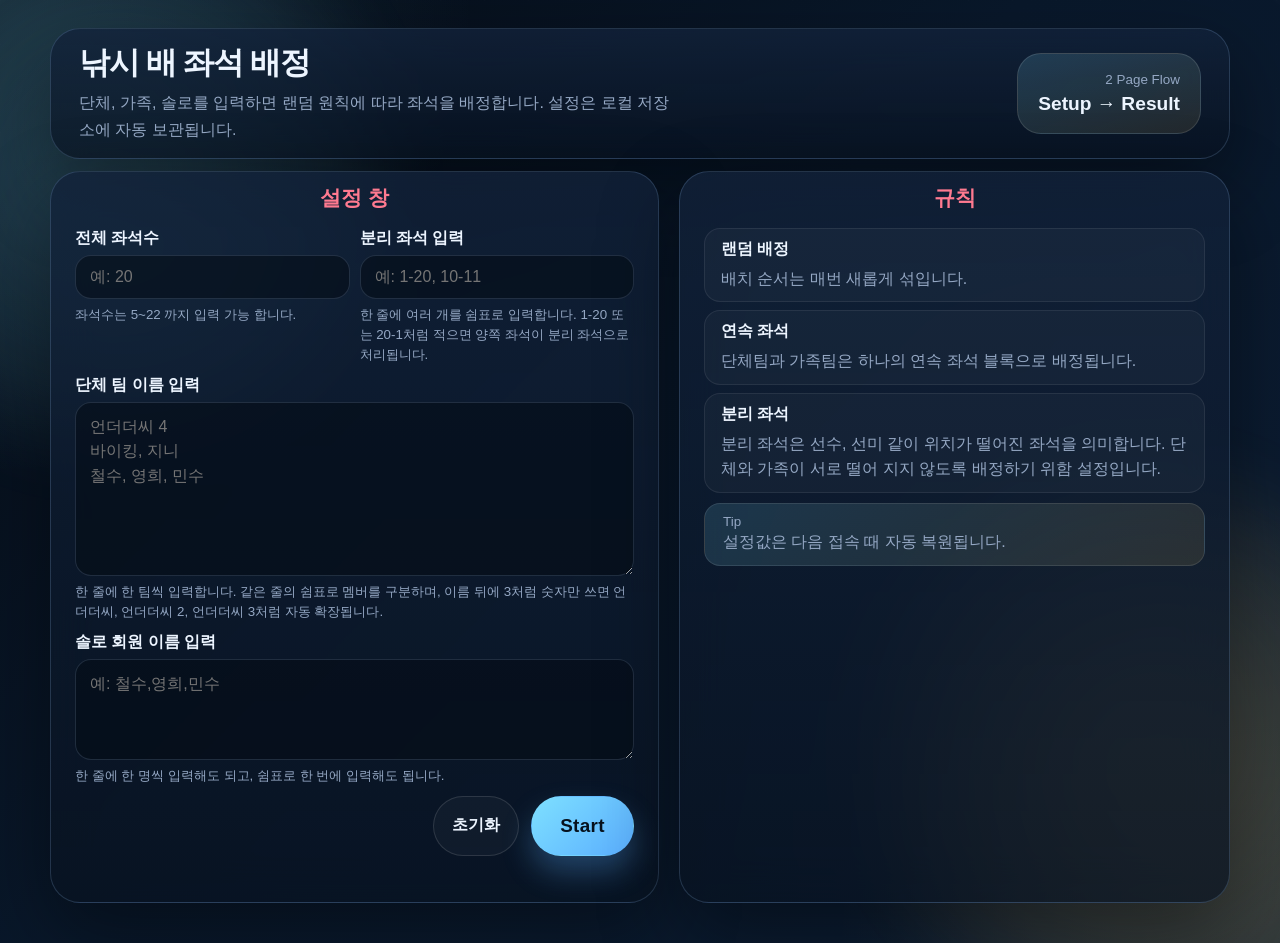
==== index.html @ b1809f5f "Add files via upload" ====
<!doctype html>
<html lang="ko">
<head>
  <meta charset="utf-8">
  <meta name="viewport" content="width=device-width, initial-scale=1">
  <title>보트 낚시 좌석 배정 - 설정</title>
  <link rel="stylesheet" href="styles.css">
  <script defer src="app.js"></script>
</head>
<body class="page-shell page-settings">
  <div class="bg-orb orb-a"></div>
  <div class="bg-orb orb-b"></div>
  <div class="bg-grid"></div>

  <main class="app-frame">
    <section class="hero-card glass">
      <div class="hero-copy">        
        <h1>낚시 배 좌석 배정</h1>
        <p class="hero-text">단체, 가족, 솔로를 입력하면 랜덤 원칙에 따라 좌석을 배정합니다. 설정은 로컬 저장소에 자동 보관됩니다.</p>
      </div>
      <div class="hero-badge">
        <span>2 Page Flow</span>
        <strong>Setup → Result</strong>
      </div>
    </section>

    <section class="content-grid">
      <form id="settingsForm" class="glass panel settings-panel">
        <div class="panel-head">
          <h2>설정 창</h2>
        </div>

        <div class="field-grid two-col">
          <label class="field">
            <span>전체 좌석수</span>
            <input id="totalSeats" name="totalSeats" type="number" min="5" max="22" step="1" placeholder="예: 20" required>
            <small>좌석수는 5~22 까지 입력 가능 합니다.</small>
          </label>

          <label class="field">
            <span>분리 좌석 입력</span>
            <input id="separatedSeats" name="separatedSeats" type="text" placeholder="예: 1-20, 10-11">
            <small>한 줄에 여러 개를 쉼표로 입력합니다. 1-20 또는 20-1처럼 적으면 양쪽 좌석이 분리 좌석으로 처리됩니다.</small>
          </label>
        </div>

        <label class="field">
          <span>단체 팀 이름 입력</span>
          <textarea id="combinedTeams" name="combinedTeams" rows="6" placeholder="언더더씨 4&#10;바이킹, 지니&#10;철수, 영희, 민수"></textarea>
          <small>한 줄에 한 팀씩 입력합니다. 같은 줄의 쉼표로 멤버를 구분하며, 이름 뒤에 3처럼 숫자만 쓰면 언더더씨, 언더더씨 2, 언더더씨 3처럼 자동 확장됩니다.</small>
        </label>

        <label class="field">
          <span>솔로 회원 이름 입력</span>
          <textarea id="soloMembers" name="soloMembers" rows="3" placeholder="예: 철수,영희,민수"></textarea>
          <small>한 줄에 한 명씩 입력해도 되고, 쉼표로 한 번에 입력해도 됩니다.</small>
        </label>

        <div class="actions">
          <button type="button" id="resetButton" class="ghost-btn">초기화</button>
          <button type="submit" class="primary-btn">Start</button>
        </div>

        <p id="formMessage" class="form-message" aria-live="polite"></p>
      </form>

      <aside class="glass panel guide-panel">
        <div class="panel-head">
          <h2>규칙</h2>          
        </div>

        <div class="rule-list">
          <article class="rule-item">
            <strong>랜덤 배정</strong>
            <p>배치 순서는 매번 새롭게 섞입니다.</p>
          </article>
          <article class="rule-item">
            <strong>연속 좌석</strong>
            <p>단체팀과 가족팀은 하나의 연속 좌석 블록으로 배정됩니다.</p>
          </article>
          <article class="rule-item">
            <strong>분리 좌석</strong>
            <p>분리 좌석은 선수, 선미 같이 위치가 떨어진 좌석을 의미합니다. 단체와 가족이 서로 떨어 지지 않도록 배정하기 위함 설정입니다.</p>
          </article>
        </div>

        <div class="tip-card">
          <span>Tip</span>
          <p>설정값은 다음 접속 때 자동 복원됩니다.</p>
        </div>
      </aside>
    </section>
  </main>

  <div id="loadingOverlay" class="loading-overlay" hidden>
    <div class="loading-card glass">
      <div class="hourglass" aria-hidden="true">
        <span class="hourglass-frame"></span>
        <span class="hourglass-sand top"></span>
        <span class="hourglass-sand bottom"></span>
      </div>
      <h2>좌석을 섞는 중</h2>
      <p>5초 동안 랜덤 배정을 준비합니다.</p>
      <div class="progress-track"><span class="progress-bar"></span></div>
    </div>
  </div>
</body>
</html>
---- styles.css ----
:root {
  color-scheme: dark;
  --bg: #07111f;
  --bg-soft: rgba(10, 20, 37, 0.72);
  --panel: rgba(11, 24, 45, 0.62);
  --panel-border: rgba(160, 205, 255, 0.18);
  --text: #edf5ff;
  --muted: #95a8c4;
  --accent: #7ee0ff;
  --accent-2: #ffd166;
  --accent-3: #72ffc2;
  --danger: #ff7a90;
  --shadow: 0 30px 80px rgba(0, 0, 0, 0.4);
  --radius-xl: 30px;
  --radius-lg: 22px;
  --radius-md: 16px;
  --radius-sm: 12px;
  --font: "Pretendard", "Segoe UI Variable", "Apple SD Gothic Neo", "Noto Sans KR", sans-serif;
}

* {
  box-sizing: border-box;
}

html,
body {
  min-height: 100%;
}

body {
  margin: 0;
  font-family: var(--font);
  color: var(--text);
  background:
    radial-gradient(circle at top left, rgba(126, 224, 255, 0.12), transparent 30%),
    radial-gradient(circle at bottom right, rgba(255, 209, 102, 0.12), transparent 28%),
    linear-gradient(135deg, #050b14 0%, #09182b 46%, #0c1d33 100%);
}

a {
  color: inherit;
  text-decoration: none;
}

button,
input,
textarea {
  font: inherit;
}

button {
  cursor: pointer;
}

[hidden] {
  display: none !important;
}

.page-shell {
  position: relative;
  overflow-x: hidden;
}

.bg-orb {
  position: fixed;
  width: 42vw;
  aspect-ratio: 1;
  border-radius: 50%;
  filter: blur(40px);
  opacity: 0.25;
  pointer-events: none;
  z-index: 0;
}

.orb-a {
  top: -10vh;
  left: -12vw;
  background: radial-gradient(circle, rgba(126, 224, 255, 0.8), rgba(126, 224, 255, 0));
}

.orb-b {
  right: -10vw;
  bottom: -12vh;
  background: radial-gradient(circle, rgba(255, 209, 102, 0.75), rgba(255, 209, 102, 0));
}

.bg-grid {
  position: fixed;
  inset: 0;
  background-image:
    linear-gradient(rgba(255, 255, 255, 0.04) 1px, transparent 1px),
    linear-gradient(90deg, rgba(255, 255, 255, 0.04) 1px, transparent 1px);
  background-size: 44px 44px;
  mask-image: linear-gradient(180deg, rgba(0, 0, 0, 0.6), transparent 85%);
  pointer-events: none;
  opacity: 0.3;
  z-index: 0;
}

.app-frame {
  position: relative;
  z-index: 1;
  width: min(1180px, calc(100% - 32px));
  margin: 0 auto;
  padding: 28px 0 40px;
}

.glass {
  background: linear-gradient(180deg, rgba(18, 34, 58, 0.8), rgba(8, 18, 32, 0.72));
  border: 1px solid var(--panel-border);
  box-shadow: var(--shadow);
  backdrop-filter: blur(22px);
}

.hero-card,
.result-header {
  border-radius: var(--radius-xl);
  padding: 28px;
  display: flex;
  align-items: center;
  justify-content: space-between;
  gap: 20px;
}

.hero-copy h1 {
  margin: 4px 0 10px;
  font-size: clamp(1.35rem, 2.4vw, 2.4rem);
  line-height: 1.05;
  letter-spacing: -0.04em;
}

.result-header h1 {
  margin: 0;
  font-size: clamp(1.05rem, 1.65vw, 1.6rem);
  line-height: 0.96;
}

.result-header {
  padding: 12px 28px;
  gap: 12px;
}

.eyebrow {
  margin: 0;
  color: var(--accent);
  font-size: 0.82rem;
  letter-spacing: 0.18em;
  text-transform: uppercase;
}

.hero-text {
  margin: 0;
  max-width: 68ch;
  color: var(--muted);
  line-height: 1.7;
}

.hero-badge {
  min-width: 180px;
  padding: 18px 20px;
  border-radius: 24px;
  background: linear-gradient(160deg, rgba(126, 224, 255, 0.16), rgba(255, 209, 102, 0.1));
  border: 1px solid rgba(255, 255, 255, 0.12);
  text-align: right;
}

.hero-badge span,
.stat-card span,
.tip-card span {
  display: block;
  color: var(--muted);
  font-size: 0.84rem;
}

.hero-badge strong {
  display: block;
  margin-top: 6px;
  font-size: 1.2rem;
}

.content-grid,
.result-layout {
  margin-top: 12px;
  display: grid;
  grid-template-columns: minmax(0, 1.05fr) minmax(0, 0.95fr);
  gap: 20px;
  align-items: stretch;
}

.result-layout {
  grid-template-columns: minmax(0, 1.08fr) minmax(0, 0.92fr);
  align-items: start;
}

.panel {
  border-radius: var(--radius-xl);
  padding: 24px;
}

.settings-panel,
.guide-panel,
.result-panel,
.map-panel {
  display: flex;
  flex-direction: column;
  gap: 20px;
}

.map-panel {
  padding: 18px 20px;
  gap: 14px;
}

.result-panel,
.map-panel {
  width: 100%;
}

.result-panel {
  justify-self: stretch;
}

.map-panel {
  justify-self: stretch;
  align-items: stretch;
}

.panel-head h2 {
  margin: 0 0 6px;
  font-size: 1.3rem;
}

.page-settings .settings-panel .panel-head h2,
.page-settings .guide-panel .panel-head h2 {
  text-align: center;
  color: var(--danger);
}

.page-settings .hero-card {
  padding-top: 14px;
  padding-bottom: 14px;
}

.page-settings .settings-panel,
.page-settings .guide-panel {
  padding-top: 12px;
  padding-bottom: 12px;
  gap: 10px;
}

.page-settings .field-grid {
  gap: 10px;
}

.page-settings .field {
  gap: 6px;
}

.page-settings .rule-list {
  gap: 8px;
}

.page-settings .rule-item,
.page-settings .tip-card {
  padding-top: 10px;
  padding-bottom: 10px;
}

.page-settings .field textarea {
  min-height: 72px;
  line-height: 1.55;
}

.page-settings #combinedTeams {
  min-height: 58px;
}

.panel-head p {
  margin: 0;
  color: var(--muted);
  line-height: 1.6;
}

.field-grid {
  display: grid;
  gap: 16px;
}

.two-col {
  grid-template-columns: repeat(2, minmax(0, 1fr));
  align-items: start;
}

.field {
  display: grid;
  gap: 10px;
}

.field > span {
  font-weight: 600;
}

.field input,
.field textarea {
  width: 100%;
  border: 1px solid rgba(170, 200, 240, 0.16);
  border-radius: var(--radius-md);
  background: rgba(4, 11, 20, 0.55);
  color: var(--text);
  padding: 12px 14px;
  outline: none;
  transition: border-color 0.2s ease, transform 0.2s ease, box-shadow 0.2s ease;
}

.field textarea {
  resize: vertical;
  min-height: 94px;
}

.field input:focus,
.field textarea:focus {
  border-color: rgba(126, 224, 255, 0.68);
  box-shadow: 0 0 0 4px rgba(126, 224, 255, 0.12);
}

.field small {
  color: var(--muted);
  line-height: 1.5;
}

.actions {
  display: flex;
  justify-content: flex-end;
  gap: 12px;
  flex-wrap: wrap;
}

.primary-btn,
.ghost-btn {
  border-radius: 999px;
  border: 1px solid transparent;
  padding: 14px 18px;
  font-weight: 700;
  transition: transform 0.18s ease, box-shadow 0.18s ease, background 0.18s ease, border-color 0.18s ease;
}

.primary-btn {
  background: linear-gradient(135deg, var(--accent), #5aaeff);
  color: #06111d;
  box-shadow: 0 16px 30px rgba(90, 174, 255, 0.3);
}

.page-settings .actions .primary-btn {
  padding: 18px 28px;
  font-size: 1.18rem;
  font-weight: 800;
  letter-spacing: 0.02em;
  min-height: 58px;
}

.ghost-btn {
  background: rgba(255, 255, 255, 0.03);
  border-color: rgba(255, 255, 255, 0.12);
  color: var(--text);
}

.primary-btn:hover,
.ghost-btn:hover,
.link-btn:hover {
  transform: translateY(-1px);
}

.form-message {
  min-height: 1.5em;
  margin: 0;
  color: var(--muted);
}

.rule-list {
  display: grid;
  gap: 14px;
}

.rule-item {
  padding: 16px;
  border-radius: var(--radius-md);
  background: rgba(255, 255, 255, 0.03);
  border: 1px solid rgba(255, 255, 255, 0.08);
}

.rule-item strong {
  display: block;
  margin-bottom: 6px;
}

.rule-item p,
.tip-card p {
  margin: 0;
  color: var(--muted);
  line-height: 1.6;
}

.tip-card {
  padding: 18px;
  border-radius: var(--radius-md);
  background: linear-gradient(135deg, rgba(126, 224, 255, 0.14), rgba(255, 209, 102, 0.1));
  border: 1px solid rgba(255, 255, 255, 0.1);
}

.loading-overlay {
  position: fixed;
  inset: 0;
  display: grid;
  place-items: center;
  background: rgba(4, 8, 16, 0.78);
  backdrop-filter: blur(18px);
  z-index: 100;
}

.loading-card {
  width: min(420px, calc(100% - 32px));
  padding: 30px 24px;
  border-radius: 28px;
  text-align: center;
  display: grid;
  justify-items: center;
  gap: 14px;
}

.hourglass {
  position: relative;
  width: 88px;
  height: 130px;
  margin-top: 6px;
  animation: spin 1.8s linear infinite;
}

.hourglass-frame {
  position: absolute;
  inset: 0;
  border: 3px solid rgba(237, 245, 255, 0.75);
  border-radius: 20px;
  clip-path: polygon(14% 0, 86% 0, 100% 12%, 100% 88%, 86% 100%, 14% 100%, 0 88%, 0 12%);
}

.hourglass-sand {
  position: absolute;
  left: 50%;
  width: 54px;
  height: 42px;
  transform: translateX(-50%);
  background: linear-gradient(180deg, rgba(126, 224, 255, 0.95), rgba(255, 209, 102, 0.9));
  clip-path: polygon(0 0, 100% 0, 50% 100%);
  animation: flow 1.1s ease-in-out infinite;
}

.hourglass-sand.top {
  top: 12px;
  transform-origin: center bottom;
}

.hourglass-sand.bottom {
  bottom: 12px;
  transform: translateX(-50%) rotate(180deg);
  animation-delay: 0.55s;
}

.progress-track {
  width: 100%;
  height: 8px;
  overflow: hidden;
  border-radius: 999px;
  background: rgba(255, 255, 255, 0.07);
}

.progress-bar {
  display: block;
  width: 100%;
  height: 100%;
  border-radius: inherit;
  background: linear-gradient(90deg, var(--accent), var(--accent-2), var(--accent));
  background-size: 200% 100%;
  animation: shimmer 1.2s linear infinite;
  transform-origin: left center;
}

.result-frame {
  padding-bottom: 36px;
}

.header-actions {
  display: flex;
  align-items: center;
  gap: 12px;
}

.link-btn {
  display: inline-flex;
  align-items: center;
  justify-content: center;
}

.result-header .ghost-btn,
.result-header .link-btn {
  background: linear-gradient(135deg, rgba(126, 224, 255, 0.28), rgba(90, 174, 255, 0.42));
  border-color: rgba(126, 224, 255, 0.42);
  padding: 13px 19px;
  font-size: 1rem;
  min-height: 48px;
  box-shadow: 0 12px 26px rgba(90, 174, 255, 0.18);
}

.result-summary-grid {
  margin-top: 12px;
  display: grid;
  grid-template-columns: repeat(3, minmax(0, 1fr));
  gap: 10px;
}

.stat-card {
  border-radius: var(--radius-lg);
  padding: 14px 18px;
}

.result-summary-grid .stat-card span {
  font-size: 0.82rem;
  line-height: 1.2;
}

.stat-card strong {
  display: block;
  margin-top: 5px;
  font-size: 1.82rem;
  letter-spacing: -0.04em;
  line-height: 1;
}

.seat-list {
  display: grid;
  gap: 12px;
}

.result-panel .seat-list {
  gap: 10px;
}

.seat-card {
  padding: 16px;
  border-radius: var(--radius-md);
  background: rgba(255, 255, 255, 0.04);
  border: 1px solid rgba(255, 255, 255, 0.08);
}

.result-panel .seat-card {
  padding: 13px;
}

.seat-card-header {
  display: flex;
  justify-content: space-between;
  gap: 12px;
  align-items: center;
  margin-bottom: 10px;
}

.result-panel .seat-card-header {
  gap: 10px;
  margin-bottom: 8px;
}

.seat-badge {
  border-radius: 999px;
  padding: 7px 10px;
  font-size: 0.8rem;
  font-weight: 700;
  background: rgba(126, 224, 255, 0.14);
  color: var(--accent);
}

.result-panel .seat-badge {
  padding: 5px 8px;
  font-size: 0.72rem;
}

.seat-card h3 {
  margin: 0;
  font-size: 1.02rem;
}

.result-panel .seat-card h3 {
  font-size: 0.86rem;
  color: var(--text);
}

.seat-title-inline {
  color: var(--muted);
  font-weight: 400;
}

.result-panel .seat-card h3 {
  font-size: 0.86rem;
}

.seat-range {
  margin: 0 0 8px;
  color: var(--muted);
}

.result-panel .seat-range {
  margin-bottom: 6px;
  font-size: 0.78rem;
}

.member-list {
  margin: 0;
  padding-left: 18px;
  display: grid;
  gap: 6px;
  color: var(--text);
}

.result-panel .member-list {
  padding-left: 16px;
  gap: 4px;
  font-size: 0.78rem;
}

.seat-map {
  position: relative;
  width: min(100%, 520px);
  aspect-ratio: 0.68;
  margin: 0 auto;
  border-radius: 50%;
  overflow: hidden;
  isolation: isolate;
  background:
    radial-gradient(circle at center, rgba(126, 224, 255, 0.1), transparent 18%),
    radial-gradient(circle at center, transparent 29%, rgba(255, 255, 255, 0.05) 29.35%, transparent 29.7%),
    radial-gradient(circle at center, rgba(255, 209, 102, 0.08), transparent 44%),
    linear-gradient(180deg, rgba(8, 18, 32, 0.78), rgba(5, 12, 22, 0.96));
  border: 1px solid rgba(255, 255, 255, 0.08);
  box-shadow: inset 0 0 0 1px rgba(255, 255, 255, 0.03), 0 26px 70px rgba(0, 0, 0, 0.35);
}

.seat-map::before,
.seat-map::after {
  content: "";
  position: absolute;
  inset: 7%;
  border-radius: 50%;
  border: 1px solid rgba(255, 255, 255, 0.06);
  pointer-events: none;
}

.seat-map::after {
  inset: 20%;
  border-color: rgba(126, 224, 255, 0.12);
}

.seat-map-core {
  position: absolute;
  inset: 50%;
  transform: translate(-50%, -50%);
  width: clamp(170px, 22%, 250px);
  aspect-ratio: 1;
  border-radius: 50%;
  padding: 18px;
  display: grid;
  place-items: center;
  text-align: center;
  gap: 6px;
  z-index: 1;
  background:
    radial-gradient(circle at top, rgba(126, 224, 255, 0.22), rgba(8, 18, 32, 0.9) 72%),
    linear-gradient(180deg, rgba(18, 34, 58, 0.95), rgba(8, 18, 32, 0.9));
  border: 1px solid rgba(126, 224, 255, 0.18);
  box-shadow: 0 22px 52px rgba(0, 0, 0, 0.35);
}

.seat-map-core span {
  color: var(--muted);
  font-size: 0.78rem;
  letter-spacing: 0.14em;
  text-transform: uppercase;
}

.seat-map-core strong {
  display: block;
  font-size: clamp(1.4rem, 3vw, 2.1rem);
  letter-spacing: -0.04em;
  text-align: center;
  transform: translateY(-17px);
}

.seat-map-core small {
  color: var(--muted);
  line-height: 1.4;
}

.seat-cell {
  position: absolute;
  width: clamp(58px, 6vw, 72px);
  min-height: clamp(58px, 6vw, 72px);
  padding: 6px 5px 5px;
  border-radius: 18px;
  border: 1px solid rgba(255, 255, 255, 0.1);
  background: var(--seat-cell-bg, rgba(255, 255, 255, 0.05));
  display: grid;
  gap: 4px;
  align-content: start;
  justify-items: center;
  transform: translate(-50%, -50%);
  z-index: 2;
  backdrop-filter: blur(10px);
  box-shadow: 0 14px 26px rgba(0, 0, 0, 0.2);
}

.seat-cell-number {
  font-size: 1rem;
  font-weight: 500;
  line-height: 1;
  letter-spacing: 0.03em;
  color: var(--seat-number-color, #ffffff);
  text-shadow: 0 1px 2px rgba(0, 0, 0, 0.6);
}

.seat-cell-name {
  font-size: 0.82rem;
  font-weight: 700;
  line-height: 1.2;
  text-align: center;
  word-break: keep-all;
  margin-top: 8px;
}

.seat-cell.empty {
  background: rgba(255, 255, 255, 0.05);
  border-color: rgba(255, 255, 255, 0.14);
}

.seat-cell.empty .seat-cell-name {
  color: var(--muted);
}

.seat-cell.group {
  background: var(--seat-cell-bg, rgba(126, 224, 255, 0.12));
}

.seat-cell.family {
  background: var(--seat-cell-bg, rgba(255, 209, 102, 0.12));
}

.seat-cell.solo {
  background: var(--seat-cell-bg, rgba(255, 255, 255, 0.05));
}

.empty-state {
  padding: 24px;
  color: var(--muted);
  border: 1px dashed rgba(255, 255, 255, 0.14);
  border-radius: var(--radius-md);
  text-align: center;
}

@keyframes spin {
  from { transform: rotate(0deg); }
  to { transform: rotate(360deg); }
}

@keyframes flow {
  0%, 100% { clip-path: polygon(0 0, 100% 0, 50% 100%); opacity: 0.92; }
  50% { clip-path: polygon(12% 0, 88% 0, 50% 100%); opacity: 0.58; }
}

@keyframes shimmer {
  from { background-position: 0 0; }
  to { background-position: 200% 0; }
}

@media (max-width: 980px) {
  .content-grid,
  .result-layout {
    grid-template-columns: 1fr;
  }

  .result-summary-grid {
    grid-template-columns: repeat(2, minmax(0, 1fr));
  }

  .result-panel,
  .map-panel {
    width: min(100%, 920px);
  }
}

@media (max-width: 720px) {
  .app-frame {
    width: min(100% - 20px, 1180px);
    padding-top: 18px;
  }

  .hero-card,
  .result-header,
  .panel {
    padding: 20px;
    border-radius: 22px;
  }

  .hero-card,
  .result-header,
  .header-actions {
    flex-direction: column;
    align-items: stretch;
  }

  .two-col,
  .result-summary-grid {
    grid-template-columns: 1fr;
  }

  .seat-map {
    width: min(100%, 432px);
  }

  .seat-map-core {
    width: clamp(130px, 34%, 180px);
  }

  .seat-cell {
    width: clamp(58px, 6vw, 72px);
    min-height: clamp(58px, 6vw, 72px);
    padding: 6px 5px 5px;
  }

  .seat-cell-name {
    font-size: 0.72rem;
  }

  .actions {
    justify-content: stretch;
  }

  .primary-btn,
  .ghost-btn,
  .link-btn {
    width: 100%;
  }
}

@media (max-width: 520px) {
  .seat-map {
    width: min(100%, 432px);
  }

  .seat-map-core {
    width: clamp(112px, 42%, 150px);
    padding: 14px;
  }

  .seat-cell-number {
    font-size: 0.78rem;
  }

  .seat-cell-name {
    font-size: 0.66rem;
  }
}
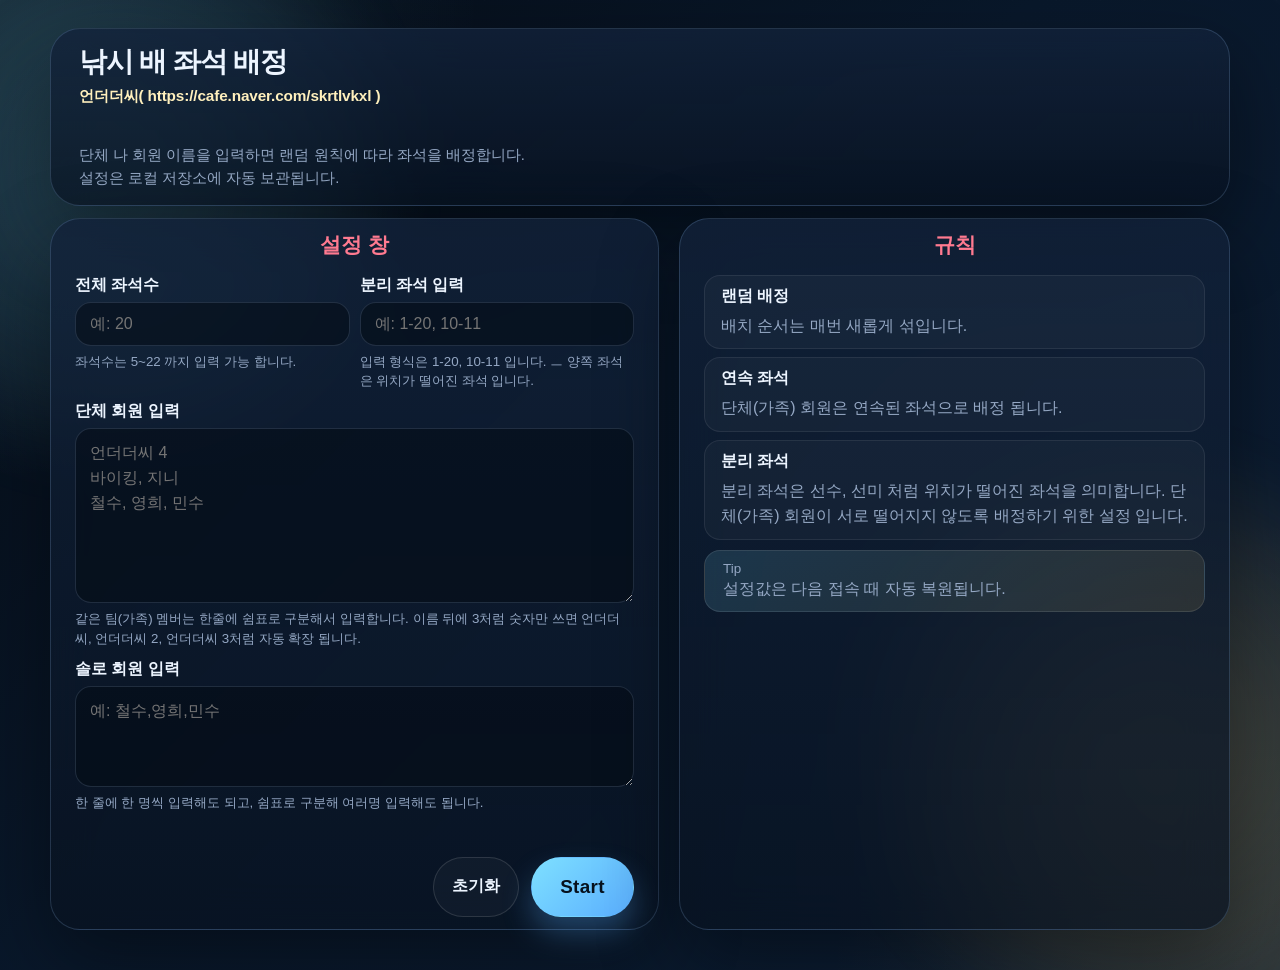
==== commit 0e55940d: "Add files via upload" ====
--- a/index.html
+++ b/index.html
@@ -16,12 +16,12 @@
     <section class="hero-card glass">
       <div class="hero-copy">        
         <h1>낚시 배 좌석 배정</h1>
-        <p class="hero-text">단체, 가족, 솔로를 입력하면 랜덤 원칙에 따라 좌석을 배정합니다. 설정은 로컬 저장소에 자동 보관됩니다.</p>
+        <a class="hero-link-note" href="https://cafe.naver.com/skrtlvkxl" target="_blank" rel="noopener noreferrer">언더더씨( https://cafe.naver.com/skrtlvkxl )</a>
+        <p class="hero-text hero-text-small"><br>단체 나 회원 이름을 입력하면 랜덤 원칙에 따라 좌석을 배정합니다.<br>설정은 로컬 저장소에 자동 보관됩니다.</p>
       </div>
-      <div class="hero-badge">
-        <span>2 Page Flow</span>
-        <strong>Setup → Result</strong>
-      </div>
+      <a class="hero-visual" href="https://cafe.naver.com/skrtlvkxl" target="_blank" rel="noopener noreferrer" aria-label="네이버 카페로 이동">
+        <img src="image/s1.png" alt="">
+      </a>
     </section>
 
     <section class="content-grid">
@@ -40,28 +40,29 @@
           <label class="field">
             <span>분리 좌석 입력</span>
             <input id="separatedSeats" name="separatedSeats" type="text" placeholder="예: 1-20, 10-11">
-            <small>한 줄에 여러 개를 쉼표로 입력합니다. 1-20 또는 20-1처럼 적으면 양쪽 좌석이 분리 좌석으로 처리됩니다.</small>
+            <small>입력 형식은 1-20, 10-11 입니다. ㅡ 양쪽 좌석은 위치가 떨어진 좌석 입니다.</small>
           </label>
         </div>
 
         <label class="field">
-          <span>단체 팀 이름 입력</span>
+          <span>단체 회원 입력</span>
           <textarea id="combinedTeams" name="combinedTeams" rows="6" placeholder="언더더씨 4&#10;바이킹, 지니&#10;철수, 영희, 민수"></textarea>
-          <small>한 줄에 한 팀씩 입력합니다. 같은 줄의 쉼표로 멤버를 구분하며, 이름 뒤에 3처럼 숫자만 쓰면 언더더씨, 언더더씨 2, 언더더씨 3처럼 자동 확장됩니다.</small>
+          <small>같은 팀(가족) 멤버는 한줄에 쉼표로 구분해서 입력합니다. 이름 뒤에 3처럼 숫자만 쓰면 언더더씨, 언더더씨 2, 언더더씨 3처럼 자동 확장 됩니다.</small>
         </label>
 
         <label class="field">
-          <span>솔로 회원 이름 입력</span>
+          <span>솔로 회원 입력</span>
           <textarea id="soloMembers" name="soloMembers" rows="3" placeholder="예: 철수,영희,민수"></textarea>
-          <small>한 줄에 한 명씩 입력해도 되고, 쉼표로 한 번에 입력해도 됩니다.</small>
+          <small>한 줄에 한 명씩 입력해도 되고, 쉼표로 구분해 여러명 입력해도 됩니다.</small>
         </label>
 
-        <div class="actions">
-          <button type="button" id="resetButton" class="ghost-btn">초기화</button>
-          <button type="submit" class="primary-btn">Start</button>
+        <div class="settings-footer">
+          <p id="formMessage" class="form-message" aria-live="polite"></p>
+          <div class="actions">
+            <button type="button" id="resetButton" class="ghost-btn">초기화</button>
+            <button type="submit" class="primary-btn">Start</button>
+          </div>
         </div>
-
-        <p id="formMessage" class="form-message" aria-live="polite"></p>
       </form>
 
       <aside class="glass panel guide-panel">
@@ -76,17 +77,23 @@
           </article>
           <article class="rule-item">
             <strong>연속 좌석</strong>
-            <p>단체팀과 가족팀은 하나의 연속 좌석 블록으로 배정됩니다.</p>
+            <p>단체(가족) 회원은 연속된 좌석으로 배정 됩니다.</p>
           </article>
           <article class="rule-item">
             <strong>분리 좌석</strong>
-            <p>분리 좌석은 선수, 선미 같이 위치가 떨어진 좌석을 의미합니다. 단체와 가족이 서로 떨어 지지 않도록 배정하기 위함 설정입니다.</p>
+            <p>분리 좌석은 선수, 선미 처럼 위치가 떨어진 좌석을 의미합니다. 단체(가족) 회원이 서로 떨어지지 않도록 배정하기 위한 설정 입니다.</p>
           </article>
         </div>
 
         <div class="tip-card">
           <span>Tip</span>
           <p>설정값은 다음 접속 때 자동 복원됩니다.</p>
+        </div>
+
+        <div class="guide-image-wrap">
+          <a class="guide-image-link" href="https://cafe.naver.com/skrtlvkxl" target="_blank" rel="noopener noreferrer" aria-label="네이버 카페로 이동">
+            <img class="guide-image" src="image/o1.png" alt="">
+          </a>
         </div>
       </aside>
     </section>
@@ -100,7 +107,7 @@
         <span class="hourglass-sand bottom"></span>
       </div>
       <h2>좌석을 섞는 중</h2>
-      <p>5초 동안 랜덤 배정을 준비합니다.</p>
+      <p>10초 동안 랜덤 배정을 준비합니다.</p>
       <div class="progress-track"><span class="progress-bar"></span></div>
     </div>
   </div>
--- a/styles.css
+++ b/styles.css
@@ -124,7 +124,7 @@
 
 .hero-copy h1 {
   margin: 4px 0 10px;
-  font-size: clamp(1.35rem, 2.4vw, 2.4rem);
+  font-size: clamp(1.215rem, 2.16vw, 2.16rem);
   line-height: 1.05;
   letter-spacing: -0.04em;
 }
@@ -153,6 +153,97 @@
   max-width: 68ch;
   color: var(--muted);
   line-height: 1.7;
+}
+.hero-text-small {
+  font-size: 0.92rem;
+  line-height: 1.58;
+}
+.hero-link-note {
+  margin: 0 0 14px;
+  color: #fff0bd;
+  font-size: 0.96rem;
+  font-weight: 700;
+  letter-spacing: -0.01em;
+  line-height: 1.35;
+  display: inline-block;
+  text-decoration: none;
+  transition: color 0.16s ease, text-shadow 0.16s ease, transform 0.16s ease, font-size 0.16s ease;
+}
+
+.hero-link-note:hover,
+.hero-link-note:focus-visible {
+  color: #ff5a5a;
+  font-size: 1.056rem;
+  text-shadow: 0 0 14px rgba(255, 90, 90, 0.58), 0 0 28px rgba(255, 90, 90, 0.22);
+  transform: translateY(-1px) scale(1.1);
+}
+
+.hero-link-note:active {
+  color: #ff3d3d;
+  font-size: 1.056rem;
+  text-shadow: 0 0 18px rgba(255, 61, 61, 0.72), 0 0 34px rgba(255, 61, 61, 0.26);
+  transform: translateY(0) scale(1.1);
+}
+
+.hero-visual {
+  flex: 0 0 clamp(150px, 20vw, 220px);
+  max-width: clamp(150px, 20vw, 220px);
+  position: relative;
+  display: flex;
+  align-items: center;
+  justify-content: center;
+  text-decoration: none;
+  cursor: pointer;
+  transition: transform 0.18s ease, filter 0.18s ease;
+}
+
+.hero-visual img {
+  display: block;
+  width: 100%;
+  height: auto;
+  max-height: 160px;
+  object-fit: contain;
+  filter: drop-shadow(0 16px 26px rgba(0, 0, 0, 0.24));
+}
+
+.hero-visual::after {
+  content: "";
+  position: absolute;
+  left: 50%;
+  top: 50%;
+  width: 160px;
+  height: 160px;
+  border-radius: 50%;
+  border: 2px solid rgba(126, 224, 255, 0.92);
+  box-shadow:
+    0 0 0 2px rgba(126, 224, 255, 0.12),
+    0 0 18px rgba(126, 224, 255, 0.6),
+    0 0 36px rgba(72, 255, 201, 0.38);
+  transform: translate(-50%, -50%) scale(0.92);
+  opacity: 0;
+  pointer-events: none;
+  transition: opacity 0.18s ease, transform 0.18s ease, box-shadow 0.18s ease;
+}
+
+.hero-visual:hover,
+.hero-visual:focus-visible {
+  transform: translateY(-2px) scale(1.02);
+}
+
+.hero-visual:active {
+  transform: translateY(1px) scale(0.98);
+}
+
+.hero-visual:hover img,
+.hero-visual:focus-visible img {
+  filter: drop-shadow(0 18px 30px rgba(0, 0, 0, 0.3));
+}
+
+.hero-visual:hover::after,
+.hero-visual:focus-visible::after,
+.hero-visual:active::after {
+  opacity: 1;
+  transform: translate(-50%, -50%) scale(1);
 }
 
 .hero-badge {
@@ -206,6 +297,10 @@
   gap: 20px;
 }
 
+.guide-panel {
+  position: relative;
+}
+
 .map-panel {
   padding: 18px 20px;
   gap: 14px;
@@ -248,6 +343,10 @@
   gap: 10px;
 }
 
+.page-settings .settings-panel {
+  position: relative;
+}
+
 .page-settings .field-grid {
   gap: 10px;
 }
@@ -266,6 +365,53 @@
   padding-bottom: 10px;
 }
 
+.page-settings .guide-image-wrap {
+  position: absolute;
+  left: 50%;
+  bottom: 7px;
+  display: flex;
+  justify-content: center;
+  align-items: flex-end;
+  transform: translateX(-50%);
+  width: 100%;
+  pointer-events: none;
+}
+
+.page-settings .guide-image-link {
+  position: relative;
+  display: block;
+  pointer-events: auto;
+  text-decoration: none;
+  cursor: pointer;
+  transition: transform 0.16s ease, filter 0.16s ease;
+}
+
+.page-settings .guide-image {
+  display: block;
+  width: min(302px, 100%);
+  max-height: 190px;
+  object-fit: contain;
+  filter: drop-shadow(0 12px 20px rgba(0, 0, 0, 0.24));
+}
+
+.page-settings .guide-image-link:hover,
+.page-settings .guide-image-link:focus-visible {
+  transform: translateY(-5px) scale(1.06);
+}
+
+.page-settings .guide-image-link:active {
+  transform: translateY(2px) scale(0.96);
+}
+
+.page-settings .guide-image-link:hover .guide-image,
+.page-settings .guide-image-link:focus-visible .guide-image {
+  filter: drop-shadow(0 22px 34px rgba(0, 0, 0, 0.38));
+}
+
+.page-settings .guide-image-link:active .guide-image {
+  filter: drop-shadow(0 10px 18px rgba(0, 0, 0, 0.22));
+}
+
 .page-settings .field textarea {
   min-height: 72px;
   line-height: 1.55;
@@ -273,6 +419,12 @@
 
 .page-settings #combinedTeams {
   min-height: 58px;
+}
+
+.page-settings .settings-footer {
+  margin-top: 0;
+  display: grid;
+  gap: 10px;
 }
 
 .panel-head p {
@@ -335,6 +487,10 @@
   flex-wrap: wrap;
 }
 
+.page-settings .settings-footer .actions {
+  justify-content: flex-end;
+}
+
 .primary-btn,
 .ghost-btn {
   border-radius: 999px;
@@ -519,12 +675,16 @@
 
 .stat-card {
   border-radius: var(--radius-lg);
-  padding: 14px 18px;
+  padding: 13px 18px;
 }
 
 .result-summary-grid .stat-card span {
-  font-size: 0.82rem;
+  font-size: 0.83rem;
   line-height: 1.2;
+}
+
+.result-summary-grid .stat-card strong {
+  font-size: 1.46rem;
 }
 
 .stat-card strong {
@@ -628,33 +788,62 @@
 .seat-map {
   position: relative;
   width: min(100%, 520px);
-  aspect-ratio: 0.68;
+  aspect-ratio: 0.6181818182;
   margin: 0 auto;
+  transform: scaleX(1);
+  transform-origin: center;
   border-radius: 50%;
   overflow: hidden;
   isolation: isolate;
   background:
     radial-gradient(circle at center, rgba(126, 224, 255, 0.1), transparent 18%),
-    radial-gradient(circle at center, transparent 29%, rgba(255, 255, 255, 0.05) 29.35%, transparent 29.7%),
+    radial-gradient(circle at center, rgba(255, 255, 255, 0.07) 0%, rgba(255, 255, 255, 0.03) 16%, transparent 38%),
     radial-gradient(circle at center, rgba(255, 209, 102, 0.08), transparent 44%),
     linear-gradient(180deg, rgba(8, 18, 32, 0.78), rgba(5, 12, 22, 0.96));
   border: 1px solid rgba(255, 255, 255, 0.08);
   box-shadow: inset 0 0 0 1px rgba(255, 255, 255, 0.03), 0 26px 70px rgba(0, 0, 0, 0.35);
 }
 
+.seat-map-bg {
+  position: absolute;
+  inset: 0;
+  display: grid;
+  place-items: center;
+  pointer-events: none;
+  z-index: 0;
+}
+
+.seat-map-bg img {
+  display: block;
+  width: min(78%, 360px);
+  max-width: 360px;
+  max-height: 78%;
+  object-fit: contain;
+  opacity: 0.1;
+  filter: saturate(0.95) contrast(1.02);
+}
+
 .seat-map::before,
 .seat-map::after {
   content: "";
   position: absolute;
-  inset: 7%;
+  inset: 9.5%;
   border-radius: 50%;
   border: 1px solid rgba(255, 255, 255, 0.06);
   pointer-events: none;
 }
 
+.seat-map::before {
+  border-color: rgba(255, 80, 80, 0.45);
+  transform: scale(0.94, 1.09);
+  transform-origin: center;
+}
+
 .seat-map::after {
   inset: 20%;
   border-color: rgba(126, 224, 255, 0.12);
+  transform: scaleY(1.28);
+  transform-origin: center;
 }
 
 .seat-map-core {
@@ -668,7 +857,7 @@
   display: grid;
   place-items: center;
   text-align: center;
-  gap: 6px;
+  gap: 12px;
   z-index: 1;
   background:
     radial-gradient(circle at top, rgba(126, 224, 255, 0.22), rgba(8, 18, 32, 0.9) 72%),
@@ -689,19 +878,39 @@
   font-size: clamp(1.4rem, 3vw, 2.1rem);
   letter-spacing: -0.04em;
   text-align: center;
-  transform: translateY(-17px);
+  transform: translateY(-8px);
 }
 
 .seat-map-core small {
   color: var(--muted);
   line-height: 1.4;
+  transition: color 0.18s ease, font-size 0.18s ease, letter-spacing 0.18s ease, font-weight 0.18s ease;
+}
+
+.seat-map-core.is-seat-selected small {
+  color: #ffffff;
+  font-size: 1.72rem;
+  font-weight: 700;
+  letter-spacing: 0.02em;
+  line-height: 1.16;
+  text-shadow:
+    0 1px 2px rgba(0, 0, 0, 0.7),
+    0 0 10px rgba(126, 224, 255, 0.28);
+}
+
+.seat-map-core.is-seat-selected {
+  gap: 2px;
+}
+
+.seat-map-core.is-seat-selected strong {
+  transform: translateY(-4px);
 }
 
 .seat-cell {
   position: absolute;
-  width: clamp(58px, 6vw, 72px);
-  min-height: clamp(58px, 6vw, 72px);
-  padding: 6px 5px 5px;
+  width: clamp(47px, 4.9vw, 59px);
+  min-height: clamp(52px, 5.4vw, 65px);
+  padding: 5px 4px 4px;
   border-radius: 18px;
   border: 1px solid rgba(255, 255, 255, 0.1);
   background: var(--seat-cell-bg, rgba(255, 255, 255, 0.05));
@@ -713,6 +922,11 @@
   z-index: 2;
   backdrop-filter: blur(10px);
   box-shadow: 0 14px 26px rgba(0, 0, 0, 0.2);
+  cursor: pointer;
+  user-select: none;
+  touch-action: manipulation;
+  transition: transform 0.18s ease, box-shadow 0.18s ease, filter 0.18s ease, border-color 0.18s ease;
+  will-change: transform;
 }
 
 .seat-cell-number {
@@ -754,6 +968,28 @@
   background: var(--seat-cell-bg, rgba(255, 255, 255, 0.05));
 }
 
+.seat-cell.is-selected {
+  transform: translate(-50%, -50%) scale(1.2);
+  z-index: 8;
+  box-shadow: 0 24px 42px rgba(0, 0, 0, 0.42);
+  border-color: rgba(255, 255, 255, 0.34);
+  filter: brightness(1.08) saturate(1.08);
+}
+
+.seat-selection-overlay {
+  position: fixed;
+  inset: 0;
+  pointer-events: none;
+  z-index: 9998;
+}
+
+.seat-popup {
+  position: fixed;
+  z-index: 9999;
+  pointer-events: none;
+  transform: translate(-50%, -50%) scale(1.2);
+}
+
 .empty-state {
   padding: 24px;
   color: var(--muted);
@@ -819,7 +1055,7 @@
   }
 
   .seat-map {
-    width: min(100%, 432px);
+    width: min(calc(100% - 24px), 432px);
   }
 
   .seat-map-core {
@@ -827,9 +1063,9 @@
   }
 
   .seat-cell {
-    width: clamp(58px, 6vw, 72px);
-    min-height: clamp(58px, 6vw, 72px);
-    padding: 6px 5px 5px;
+    width: clamp(47px, 4.9vw, 59px);
+    min-height: clamp(52px, 5.4vw, 65px);
+    padding: 5px 4px 4px;
   }
 
   .seat-cell-name {
@@ -849,7 +1085,7 @@
 
 @media (max-width: 520px) {
   .seat-map {
-    width: min(100%, 432px);
+    width: min(calc(100% - 20px), 432px);
   }
 
   .seat-map-core {
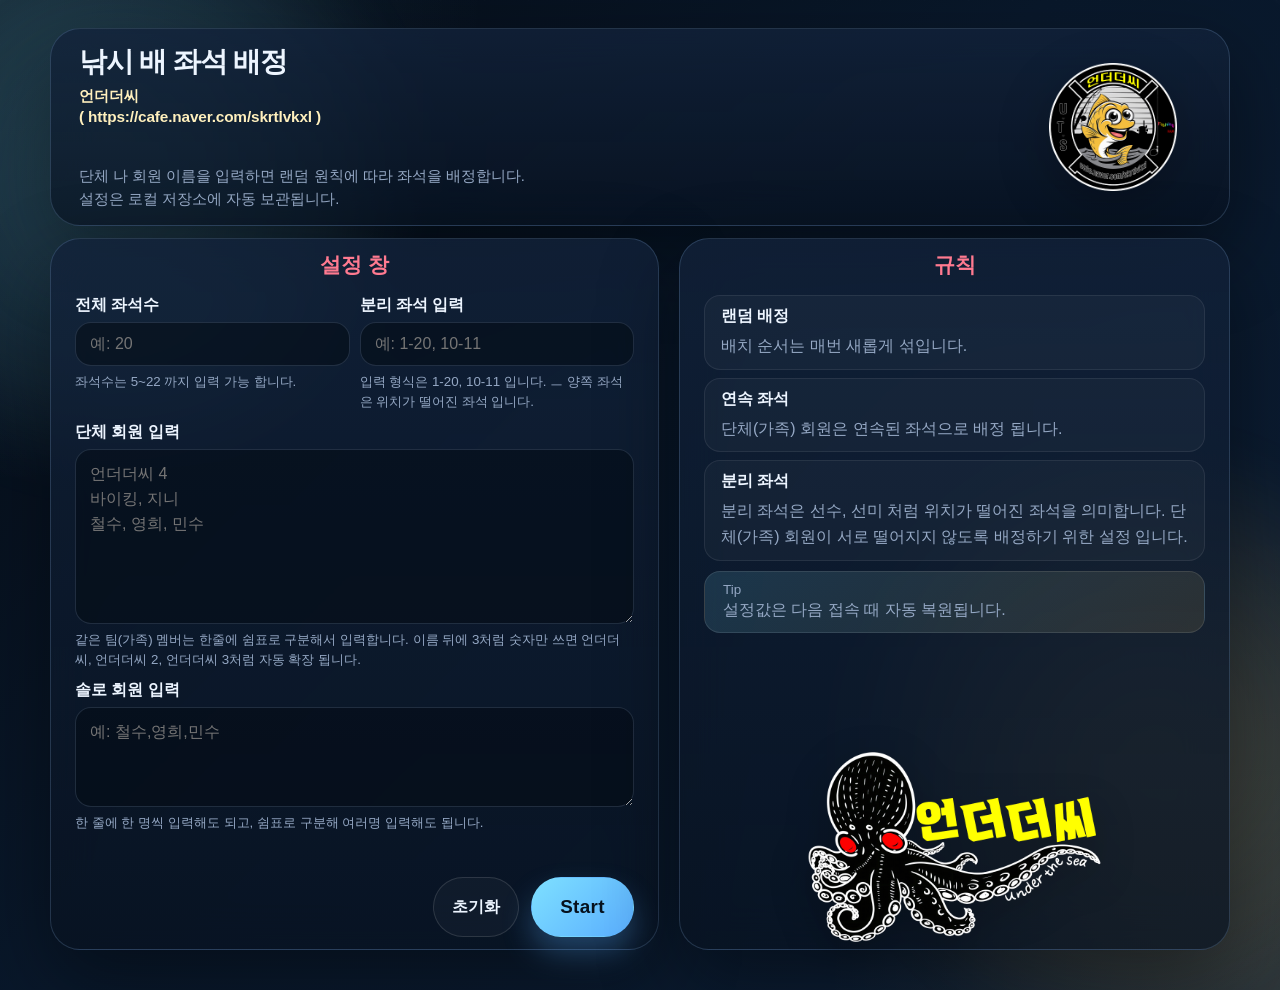
==== commit 6c4e907a: "Add files via upload" ====
--- a/index.html
+++ b/index.html
@@ -16,7 +16,7 @@
     <section class="hero-card glass">
       <div class="hero-copy">        
         <h1>낚시 배 좌석 배정</h1>
-        <a class="hero-link-note" href="https://cafe.naver.com/skrtlvkxl" target="_blank" rel="noopener noreferrer">언더더씨( https://cafe.naver.com/skrtlvkxl )</a>
+        <a class="hero-link-note" href="https://cafe.naver.com/skrtlvkxl" target="_blank" rel="noopener noreferrer">언더더씨<br>( https://cafe.naver.com/skrtlvkxl )</a>
         <p class="hero-text hero-text-small"><br>단체 나 회원 이름을 입력하면 랜덤 원칙에 따라 좌석을 배정합니다.<br>설정은 로컬 저장소에 자동 보관됩니다.</p>
       </div>
       <a class="hero-visual" href="https://cafe.naver.com/skrtlvkxl" target="_blank" rel="noopener noreferrer" aria-label="네이버 카페로 이동">
--- a/styles.css
+++ b/styles.css
@@ -186,8 +186,8 @@
 }
 
 .hero-visual {
-  flex: 0 0 clamp(150px, 20vw, 220px);
-  max-width: clamp(150px, 20vw, 220px);
+  flex: 0 0 clamp(120px, 16vw, 176px);
+  max-width: clamp(120px, 16vw, 176px);
   position: relative;
   display: flex;
   align-items: center;
@@ -201,7 +201,7 @@
   display: block;
   width: 100%;
   height: auto;
-  max-height: 160px;
+  max-height: 128px;
   object-fit: contain;
   filter: drop-shadow(0 16px 26px rgba(0, 0, 0, 0.24));
 }
@@ -1049,6 +1049,26 @@
     align-items: stretch;
   }
 
+  .hero-card {
+    flex-direction: row;
+    align-items: center;
+    gap: 14px;
+  }
+
+  .hero-copy {
+    flex: 1 1 auto;
+    min-width: 0;
+  }
+
+  .hero-visual {
+    flex: 0 0 clamp(88px, 26vw, 122px);
+    max-width: clamp(88px, 26vw, 122px);
+  }
+
+  .hero-visual img {
+    max-height: 96px;
+  }
+
   .two-col,
   .result-summary-grid {
     grid-template-columns: 1fr;
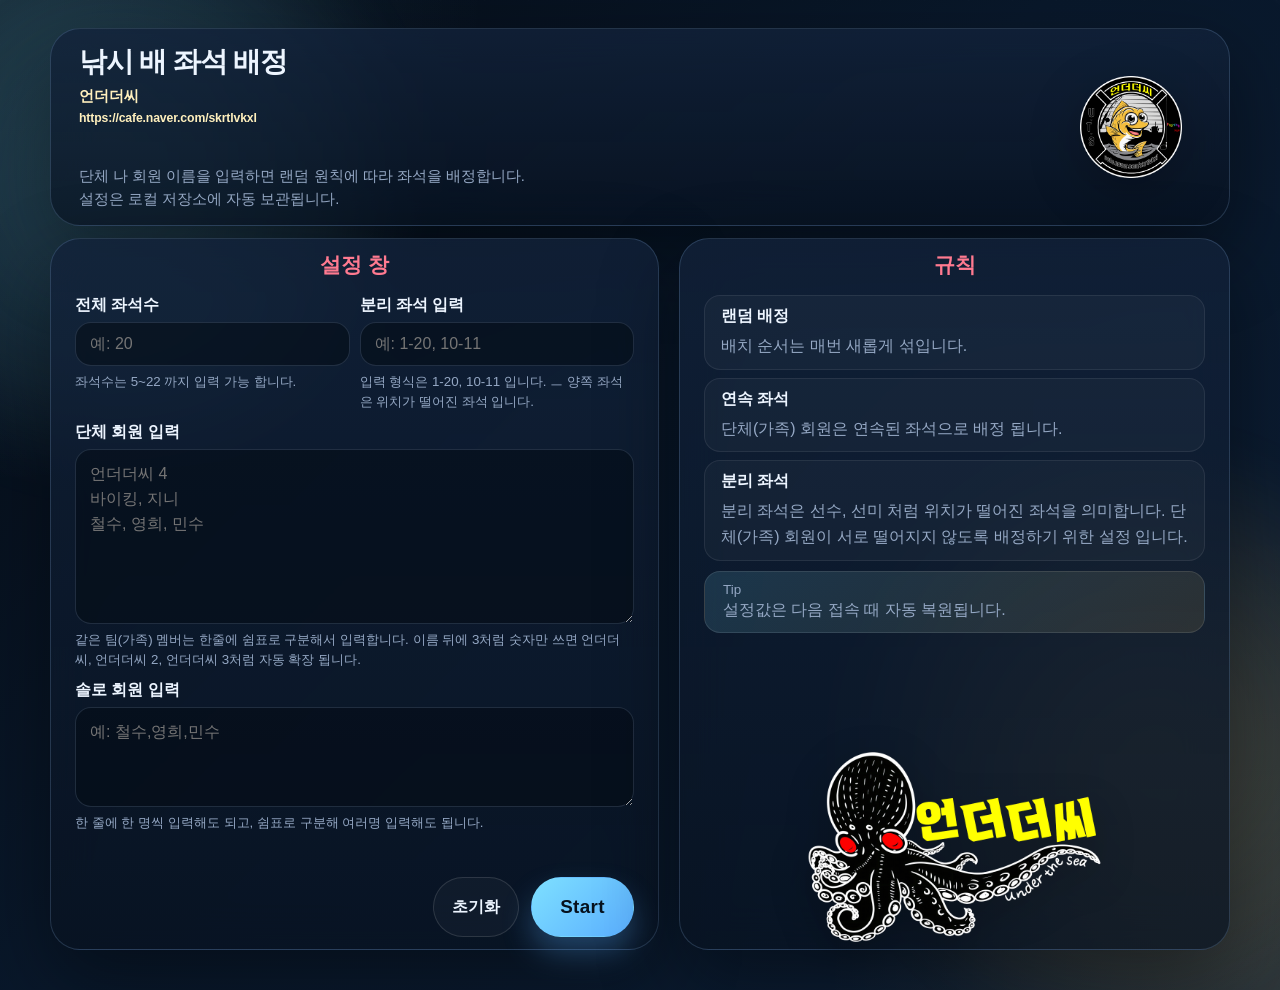
==== commit 2dab083a: "Add files via upload" ====
--- a/index.html
+++ b/index.html
@@ -16,7 +16,7 @@
     <section class="hero-card glass">
       <div class="hero-copy">        
         <h1>낚시 배 좌석 배정</h1>
-        <a class="hero-link-note" href="https://cafe.naver.com/skrtlvkxl" target="_blank" rel="noopener noreferrer">언더더씨<br>( https://cafe.naver.com/skrtlvkxl )</a>
+        <a class="hero-link-note" href="https://cafe.naver.com/skrtlvkxl" target="_blank" rel="noopener noreferrer">언더더씨<br><span class="hero-link-url">https://cafe.naver.com/skrtlvkxl</span></a>
         <p class="hero-text hero-text-small"><br>단체 나 회원 이름을 입력하면 랜덤 원칙에 따라 좌석을 배정합니다.<br>설정은 로컬 저장소에 자동 보관됩니다.</p>
       </div>
       <a class="hero-visual" href="https://cafe.naver.com/skrtlvkxl" target="_blank" rel="noopener noreferrer" aria-label="네이버 카페로 이동">
--- a/styles.css
+++ b/styles.css
@@ -185,9 +185,13 @@
   transform: translateY(0) scale(1.1);
 }
 
+.hero-link-url {
+  font-size: 0.8em;
+}
+
 .hero-visual {
-  flex: 0 0 clamp(120px, 16vw, 176px);
-  max-width: clamp(120px, 16vw, 176px);
+  flex: 0 0 clamp(96px, 12.8vw, 141px);
+  max-width: clamp(96px, 12.8vw, 141px);
   position: relative;
   display: flex;
   align-items: center;
@@ -201,7 +205,7 @@
   display: block;
   width: 100%;
   height: auto;
-  max-height: 128px;
+  max-height: 102px;
   object-fit: contain;
   filter: drop-shadow(0 16px 26px rgba(0, 0, 0, 0.24));
 }
@@ -1069,6 +1073,20 @@
     max-height: 96px;
   }
 
+  .page-settings .guide-panel {
+    min-height: 360px;
+    padding-bottom: 160px;
+  }
+
+  .page-settings .guide-image-wrap {
+    bottom: 4px;
+  }
+
+  .page-settings .guide-image {
+    width: min(220px, 74%);
+    max-height: 132px;
+  }
+
   .two-col,
   .result-summary-grid {
     grid-template-columns: 1fr;
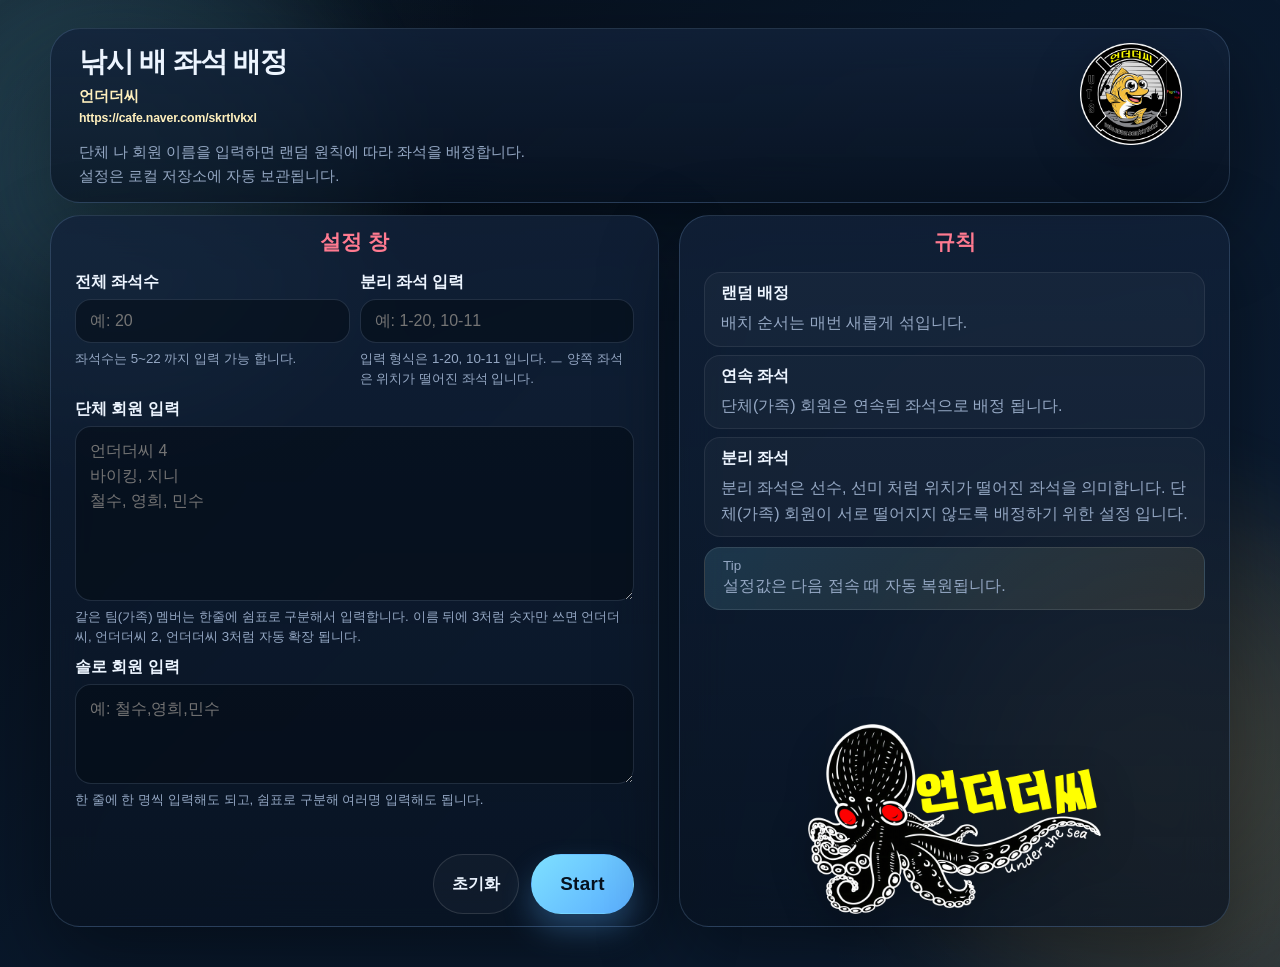
==== commit 31e04e13: "Add files via upload" ====
--- a/index.html
+++ b/index.html
@@ -17,7 +17,7 @@
       <div class="hero-copy">        
         <h1>낚시 배 좌석 배정</h1>
         <a class="hero-link-note" href="https://cafe.naver.com/skrtlvkxl" target="_blank" rel="noopener noreferrer">언더더씨<br><span class="hero-link-url">https://cafe.naver.com/skrtlvkxl</span></a>
-        <p class="hero-text hero-text-small"><br>단체 나 회원 이름을 입력하면 랜덤 원칙에 따라 좌석을 배정합니다.<br>설정은 로컬 저장소에 자동 보관됩니다.</p>
+        <p class="hero-text hero-text-small">단체 나 회원 이름을 입력하면 랜덤 원칙에 따라 좌석을 배정합니다.<br>설정은 로컬 저장소에 자동 보관됩니다.</p>
       </div>
       <a class="hero-visual" href="https://cafe.naver.com/skrtlvkxl" target="_blank" rel="noopener noreferrer" aria-label="네이버 카페로 이동">
         <img src="image/s1.png" alt="">
--- a/styles.css
+++ b/styles.css
@@ -192,6 +192,7 @@
 .hero-visual {
   flex: 0 0 clamp(96px, 12.8vw, 141px);
   max-width: clamp(96px, 12.8vw, 141px);
+  align-self: flex-start;
   position: relative;
   display: flex;
   align-items: center;
@@ -301,10 +302,6 @@
   gap: 20px;
 }
 
-.guide-panel {
-  position: relative;
-}
-
 .map-panel {
   padding: 18px 20px;
   gap: 14px;
@@ -370,14 +367,10 @@
 }
 
 .page-settings .guide-image-wrap {
-  position: absolute;
-  left: 50%;
-  bottom: 7px;
   display: flex;
   justify-content: center;
-  align-items: flex-end;
-  transform: translateX(-50%);
-  width: 100%;
+  align-items: center;
+  margin-top: auto;
   pointer-events: none;
 }
 
@@ -1073,18 +1066,24 @@
     max-height: 96px;
   }
 
-  .page-settings .guide-panel {
-    min-height: 360px;
-    padding-bottom: 160px;
-  }
-
-  .page-settings .guide-image-wrap {
-    bottom: 4px;
-  }
-
   .page-settings .guide-image {
     width: min(220px, 74%);
     max-height: 132px;
+  }
+
+  .page-settings .settings-footer .actions {
+    flex-wrap: nowrap;
+    gap: 8px;
+  }
+
+  .page-settings .settings-footer .actions .ghost-btn,
+  .page-settings .settings-footer .actions .primary-btn {
+    width: auto;
+    flex: 1 1 0;
+    min-width: 0;
+    padding: 12px 10px;
+    font-size: 0.94rem;
+    min-height: 44px;
   }
 
   .two-col,
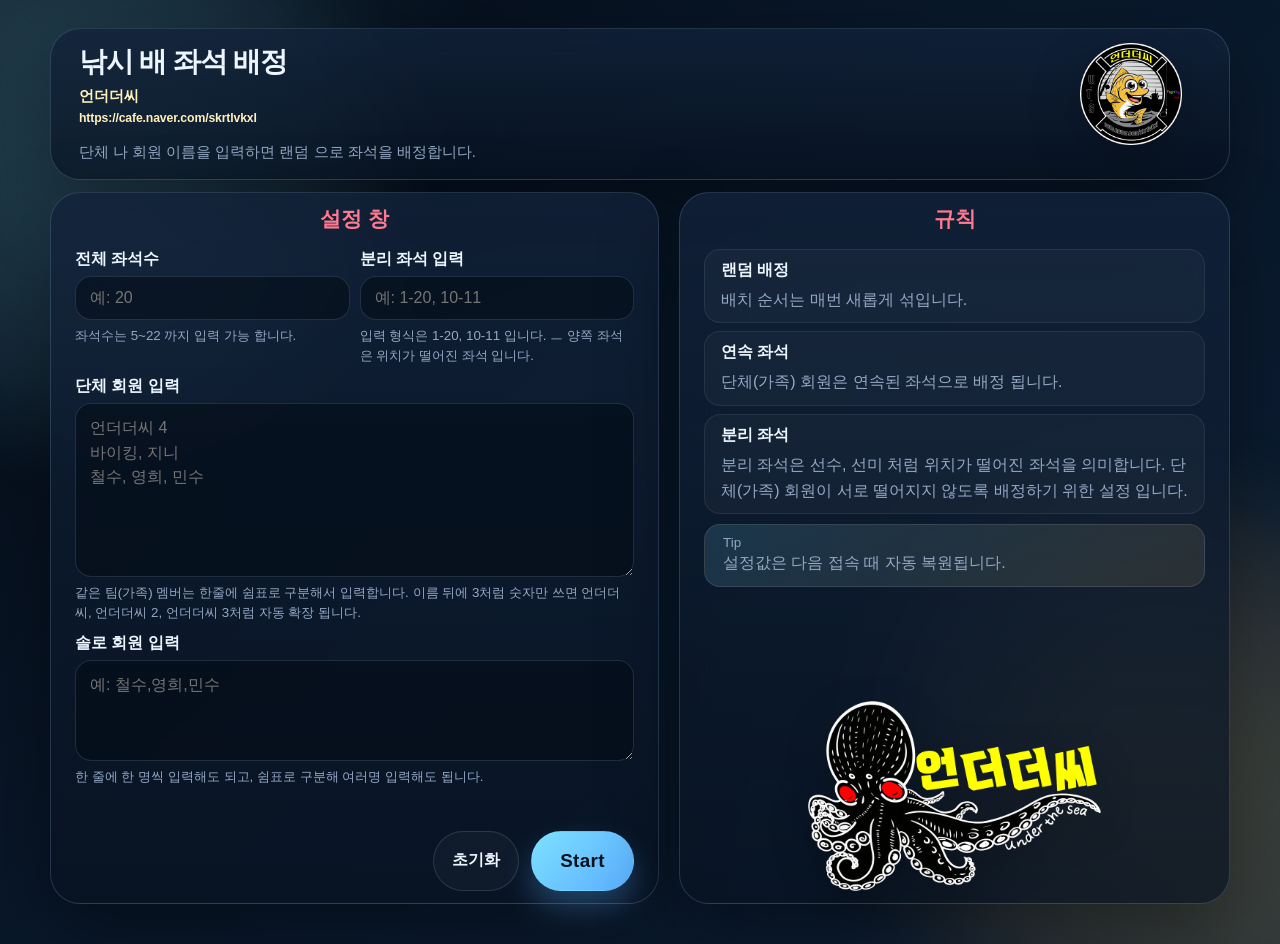
==== commit 54a569f2: "Add files via upload" ====
--- a/index.html
+++ b/index.html
@@ -17,7 +17,7 @@
       <div class="hero-copy">        
         <h1>낚시 배 좌석 배정</h1>
         <a class="hero-link-note" href="https://cafe.naver.com/skrtlvkxl" target="_blank" rel="noopener noreferrer">언더더씨<br><span class="hero-link-url">https://cafe.naver.com/skrtlvkxl</span></a>
-        <p class="hero-text hero-text-small">단체 나 회원 이름을 입력하면 랜덤 원칙에 따라 좌석을 배정합니다.<br>설정은 로컬 저장소에 자동 보관됩니다.</p>
+        <p class="hero-text hero-text-small">단체 나 회원 이름을 입력하면 랜덤 으로 좌석을 배정합니다.</p>
       </div>
       <a class="hero-visual" href="https://cafe.naver.com/skrtlvkxl" target="_blank" rel="noopener noreferrer" aria-label="네이버 카페로 이동">
         <img src="image/s1.png" alt="">
--- a/styles.css
+++ b/styles.css
@@ -131,8 +131,9 @@
 
 .result-header h1 {
   margin: 0;
-  font-size: clamp(1.05rem, 1.65vw, 1.6rem);
+  font-size: clamp(1.26rem, 1.98vw, 1.92rem);
   line-height: 0.96;
+  white-space: nowrap;
 }
 
 .result-header {
@@ -167,20 +168,17 @@
   line-height: 1.35;
   display: inline-block;
   text-decoration: none;
-  transition: color 0.16s ease, text-shadow 0.16s ease, transform 0.16s ease, font-size 0.16s ease;
-}
-
-.hero-link-note:hover,
-.hero-link-note:focus-visible {
+  transition: color 0.16s ease, text-shadow 0.16s ease, transform 0.16s ease;
+}
+
+.hero-link-note.is-flashed {
   color: #ff5a5a;
-  font-size: 1.056rem;
   text-shadow: 0 0 14px rgba(255, 90, 90, 0.58), 0 0 28px rgba(255, 90, 90, 0.22);
   transform: translateY(-1px) scale(1.1);
 }
 
-.hero-link-note:active {
+.hero-link-note.is-flashed:active {
   color: #ff3d3d;
-  font-size: 1.056rem;
   text-shadow: 0 0 18px rgba(255, 61, 61, 0.72), 0 0 34px rgba(255, 61, 61, 0.26);
   transform: translateY(0) scale(1.1);
 }
@@ -216,37 +214,33 @@
   position: absolute;
   left: 50%;
   top: 50%;
-  width: 160px;
-  height: 160px;
+  width: 104px;
+  height: 104px;
   border-radius: 50%;
   border: 2px solid rgba(126, 224, 255, 0.92);
   box-shadow:
     0 0 0 2px rgba(126, 224, 255, 0.12),
-    0 0 18px rgba(126, 224, 255, 0.6),
-    0 0 36px rgba(72, 255, 201, 0.38);
+    0 0 12px rgba(126, 224, 255, 0.6),
+    0 0 24px rgba(72, 255, 201, 0.38);
   transform: translate(-50%, -50%) scale(0.92);
   opacity: 0;
   pointer-events: none;
   transition: opacity 0.18s ease, transform 0.18s ease, box-shadow 0.18s ease;
 }
 
-.hero-visual:hover,
-.hero-visual:focus-visible {
+.hero-visual.is-flashed {
   transform: translateY(-2px) scale(1.02);
 }
 
-.hero-visual:active {
+.hero-visual.is-flashed:active {
   transform: translateY(1px) scale(0.98);
 }
 
-.hero-visual:hover img,
-.hero-visual:focus-visible img {
+.hero-visual.is-flashed img {
   filter: drop-shadow(0 18px 30px rgba(0, 0, 0, 0.3));
 }
 
-.hero-visual:hover::after,
-.hero-visual:focus-visible::after,
-.hero-visual:active::after {
+.hero-visual.is-flashed::after {
   opacity: 1;
   transform: translate(-50%, -50%) scale(1);
 }
@@ -391,21 +385,19 @@
   filter: drop-shadow(0 12px 20px rgba(0, 0, 0, 0.24));
 }
 
-.page-settings .guide-image-link:hover,
-.page-settings .guide-image-link:focus-visible {
+.page-settings .guide-image-link.is-flashed {
   transform: translateY(-5px) scale(1.06);
 }
 
-.page-settings .guide-image-link:active {
+.page-settings .guide-image-link.is-flashed:active {
   transform: translateY(2px) scale(0.96);
 }
 
-.page-settings .guide-image-link:hover .guide-image,
-.page-settings .guide-image-link:focus-visible .guide-image {
+.page-settings .guide-image-link.is-flashed .guide-image {
   filter: drop-shadow(0 22px 34px rgba(0, 0, 0, 0.38));
 }
 
-.page-settings .guide-image-link:active .guide-image {
+.page-settings .guide-image-link.is-flashed:active .guide-image {
   filter: drop-shadow(0 10px 18px rgba(0, 0, 0, 0.22));
 }
 
@@ -681,7 +673,8 @@
 }
 
 .result-summary-grid .stat-card strong {
-  font-size: 1.46rem;
+  font-size: 1.17rem;
+  font-weight: 500;
 }
 
 .stat-card strong {
@@ -816,7 +809,7 @@
   max-width: 360px;
   max-height: 78%;
   object-fit: contain;
-  opacity: 0.1;
+  opacity: 0.2;
   filter: saturate(0.95) contrast(1.02);
 }
 
@@ -1046,6 +1039,38 @@
     align-items: stretch;
   }
 
+  .result-header {
+    flex-direction: row;
+    align-items: center;
+    justify-content: space-between;
+    gap: 6px;
+    padding-top: 10px;
+    padding-bottom: 10px;
+    padding-left: 16px;
+    padding-right: 16px;
+  }
+
+  .result-header > div:first-child {
+    flex: 1 1 auto;
+    min-width: 0;
+  }
+
+  .header-actions {
+    flex-direction: row;
+    align-items: center;
+    flex: 0 0 auto;
+    gap: 8px;
+  }
+
+  .result-header .ghost-btn,
+  .result-header .link-btn {
+    width: auto;
+    min-height: 34px;
+    padding: 6px 10px;
+    font-size: 0.86rem;
+    white-space: nowrap;
+  }
+
   .hero-card {
     flex-direction: row;
     align-items: center;
@@ -1066,9 +1091,28 @@
     max-height: 96px;
   }
 
+  .hero-visual::after {
+    width: 88px;
+    height: 88px;
+    box-shadow:
+      0 0 0 2px rgba(126, 224, 255, 0.12),
+      0 0 10px rgba(126, 224, 255, 0.6),
+      0 0 20px rgba(72, 255, 201, 0.38);
+  }
+
   .page-settings .guide-image {
-    width: min(220px, 74%);
-    max-height: 132px;
+    width: min(264px, 88.8%);
+    max-height: 158px;
+  }
+
+  .page-settings .guide-image-wrap {
+    transform: translateY(5px);
+    margin-bottom: 10px;
+  }
+
+  .page-settings .guide-image-link {
+    left: 5px;
+    top: 3px;
   }
 
   .page-settings .settings-footer .actions {
@@ -1091,6 +1135,27 @@
     grid-template-columns: 1fr;
   }
 
+  .result-summary-grid {
+    grid-template-columns: 1fr 1fr 2fr;
+    gap: 8px;
+  }
+
+  .result-summary-grid .stat-card {
+    padding: 10px 10px 9px;
+    min-width: 0;
+  }
+
+  .result-summary-grid .stat-card span {
+    font-size: 0.72rem;
+    white-space: nowrap;
+  }
+
+  .result-summary-grid .stat-card strong {
+    font-size: 0.91rem;
+    font-weight: 500;
+    white-space: nowrap;
+  }
+
   .seat-map {
     width: min(calc(100% - 24px), 432px);
   }
@@ -1118,6 +1183,13 @@
   .link-btn {
     width: 100%;
   }
+
+  .page-settings .settings-footer .actions .ghost-btn,
+  .page-settings .settings-footer .actions .primary-btn {
+    width: auto;
+    flex: 1 1 0;
+    min-width: 0;
+  }
 }
 
 @media (max-width: 520px) {
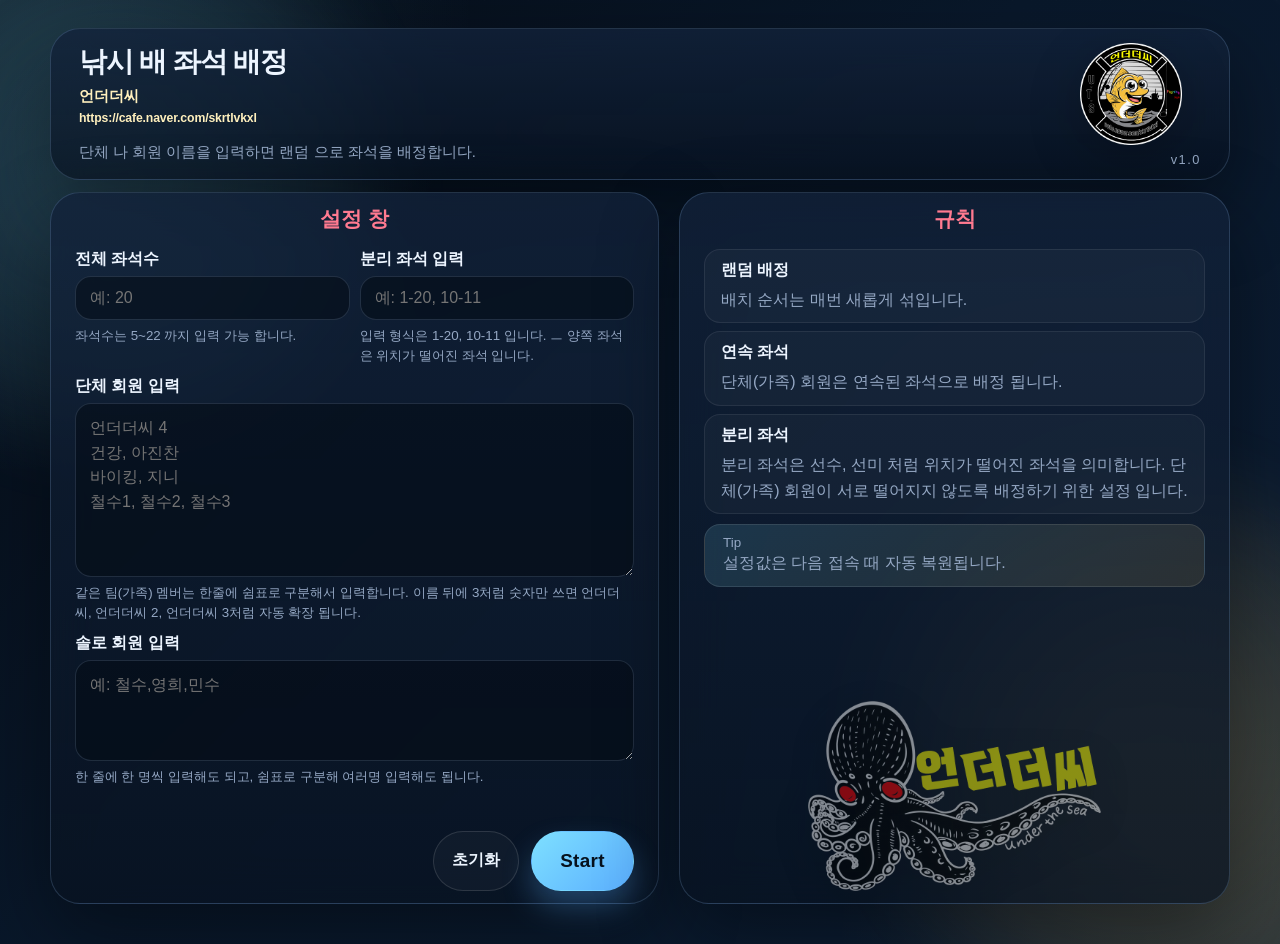
==== commit 878e1eb3: "Add files via upload" ====
--- a/index.html
+++ b/index.html
@@ -22,6 +22,7 @@
       <a class="hero-visual" href="https://cafe.naver.com/skrtlvkxl" target="_blank" rel="noopener noreferrer" aria-label="네이버 카페로 이동">
         <img src="image/s1.png" alt="">
       </a>
+      <small class="hero-version">v1.0</small>
     </section>
 
     <section class="content-grid">
@@ -33,7 +34,7 @@
         <div class="field-grid two-col">
           <label class="field">
             <span>전체 좌석수</span>
-            <input id="totalSeats" name="totalSeats" type="number" min="5" max="22" step="1" placeholder="예: 20" required>
+            <input id="totalSeats" name="totalSeats" type="text" inputmode="numeric" pattern="[0-9]*" placeholder="예: 20" required>
             <small>좌석수는 5~22 까지 입력 가능 합니다.</small>
           </label>
 
@@ -46,7 +47,7 @@
 
         <label class="field">
           <span>단체 회원 입력</span>
-          <textarea id="combinedTeams" name="combinedTeams" rows="6" placeholder="언더더씨 4&#10;바이킹, 지니&#10;철수, 영희, 민수"></textarea>
+          <textarea id="combinedTeams" name="combinedTeams" rows="6" placeholder="언더더씨 4&#10;건강, 아진찬&#10;바이킹, 지니&#10;철수1, 철수2, 철수3"></textarea>
           <small>같은 팀(가족) 멤버는 한줄에 쉼표로 구분해서 입력합니다. 이름 뒤에 3처럼 숫자만 쓰면 언더더씨, 언더더씨 2, 언더더씨 3처럼 자동 확장 됩니다.</small>
         </label>
 
--- a/styles.css
+++ b/styles.css
@@ -114,6 +114,7 @@
 
 .hero-card,
 .result-header {
+  position: relative;
   border-radius: var(--radius-xl);
   padding: 28px;
   display: flex;
@@ -198,6 +199,19 @@
   text-decoration: none;
   cursor: pointer;
   transition: transform 0.18s ease, filter 0.18s ease;
+}
+
+.hero-version {
+  position: absolute;
+  right: 28px;
+  bottom: 12px;
+  color: var(--muted);
+  font-size: 0.8rem;
+  line-height: 1;
+  letter-spacing: 0.12em;
+  text-align: right;
+  white-space: nowrap;
+  pointer-events: none;
 }
 
 .hero-visual img {
@@ -382,6 +396,7 @@
   width: min(302px, 100%);
   max-height: 190px;
   object-fit: contain;
+  opacity: 0.5;
   filter: drop-shadow(0 12px 20px rgba(0, 0, 0, 0.24));
 }
 
@@ -858,14 +873,17 @@
 
 .seat-map-core span {
   color: var(--muted);
-  font-size: 0.78rem;
+  font-size: 0.94rem;
+  font-weight: 700;
   letter-spacing: 0.14em;
   text-transform: uppercase;
 }
 
 .seat-map-core strong {
   display: block;
-  font-size: clamp(1.4rem, 3vw, 2.1rem);
+  color: #ffffff;
+  font-size: 1.41rem;
+  font-weight: 800;
   letter-spacing: -0.04em;
   text-align: center;
   transform: translateY(-8px);
@@ -878,36 +896,44 @@
 }
 
 .seat-map-core.is-seat-selected small {
-  color: #ffffff;
-  font-size: 1.72rem;
+  color: #ff6b6b;
+  font-size: 1.41rem;
   font-weight: 700;
-  letter-spacing: 0.02em;
-  line-height: 1.16;
+  line-height: 1.14;
+  max-width: 88%;
   text-shadow:
     0 1px 2px rgba(0, 0, 0, 0.7),
-    0 0 10px rgba(126, 224, 255, 0.28);
+    0 0 10px rgba(255, 107, 107, 0.55),
+    0 0 18px rgba(255, 107, 107, 0.32),
+    0 0 30px rgba(255, 107, 107, 0.18);
 }
 
 .seat-map-core.is-seat-selected {
-  gap: 2px;
+  gap: 8px;
 }
 
 .seat-map-core.is-seat-selected strong {
-  transform: translateY(-4px);
+  color: #f7ff4f;
+  text-shadow:
+    0 1px 2px rgba(0, 0, 0, 0.75),
+    0 0 10px rgba(247, 255, 79, 0.5),
+    0 0 18px rgba(247, 255, 79, 0.24);
+  transform: translateY(-8px);
 }
 
 .seat-cell {
   position: absolute;
   width: clamp(47px, 4.9vw, 59px);
-  min-height: clamp(52px, 5.4vw, 65px);
+  height: clamp(52px, 5.4vw, 65px);
   padding: 5px 4px 4px;
   border-radius: 18px;
   border: 1px solid rgba(255, 255, 255, 0.1);
   background: var(--seat-cell-bg, rgba(255, 255, 255, 0.05));
-  display: grid;
-  gap: 4px;
-  align-content: start;
-  justify-items: center;
+  display: flex;
+  flex-direction: column;
+  align-items: center;
+  justify-content: flex-start;
+  overflow: hidden;
   transform: translate(-50%, -50%);
   z-index: 2;
   backdrop-filter: blur(10px);
@@ -929,12 +955,25 @@
 }
 
 .seat-cell-name {
-  font-size: 0.82rem;
+  font-size: 0.74rem;
   font-weight: 700;
-  line-height: 1.2;
+  line-height: 1.15;
   text-align: center;
   word-break: keep-all;
-  margin-top: 8px;
+  margin-top: 14px;
+}
+
+.seat-cell-name.is-multiline {
+  position: absolute;
+  left: 50%;
+  bottom: 5px;
+  width: calc(100% - 8px);
+  margin-top: 0;
+  transform: translateX(-50%);
+  line-height: 1;
+  white-space: nowrap;
+  overflow: hidden;
+  text-overflow: ellipsis;
 }
 
 .seat-cell.empty {
@@ -959,7 +998,7 @@
 }
 
 .seat-cell.is-selected {
-  transform: translate(-50%, -50%) scale(1.2);
+  transform: translate(-50%, -50%);
   z-index: 8;
   box-shadow: 0 24px 42px rgba(0, 0, 0, 0.42);
   border-color: rgba(255, 255, 255, 0.34);
@@ -977,7 +1016,7 @@
   position: fixed;
   z-index: 9999;
   pointer-events: none;
-  transform: translate(-50%, -50%) scale(1.2);
+  transform: translate(-50%, -50%);
 }
 
 .empty-state {
@@ -1166,7 +1205,7 @@
 
   .seat-cell {
     width: clamp(47px, 4.9vw, 59px);
-    min-height: clamp(52px, 5.4vw, 65px);
+    height: clamp(52px, 5.4vw, 65px);
     padding: 5px 4px 4px;
   }
 
@@ -1209,4 +1248,8 @@
   .seat-cell-name {
     font-size: 0.66rem;
   }
-}
+
+  .seat-cell-name.is-multiline {
+    bottom: 4px;
+  }
+}
